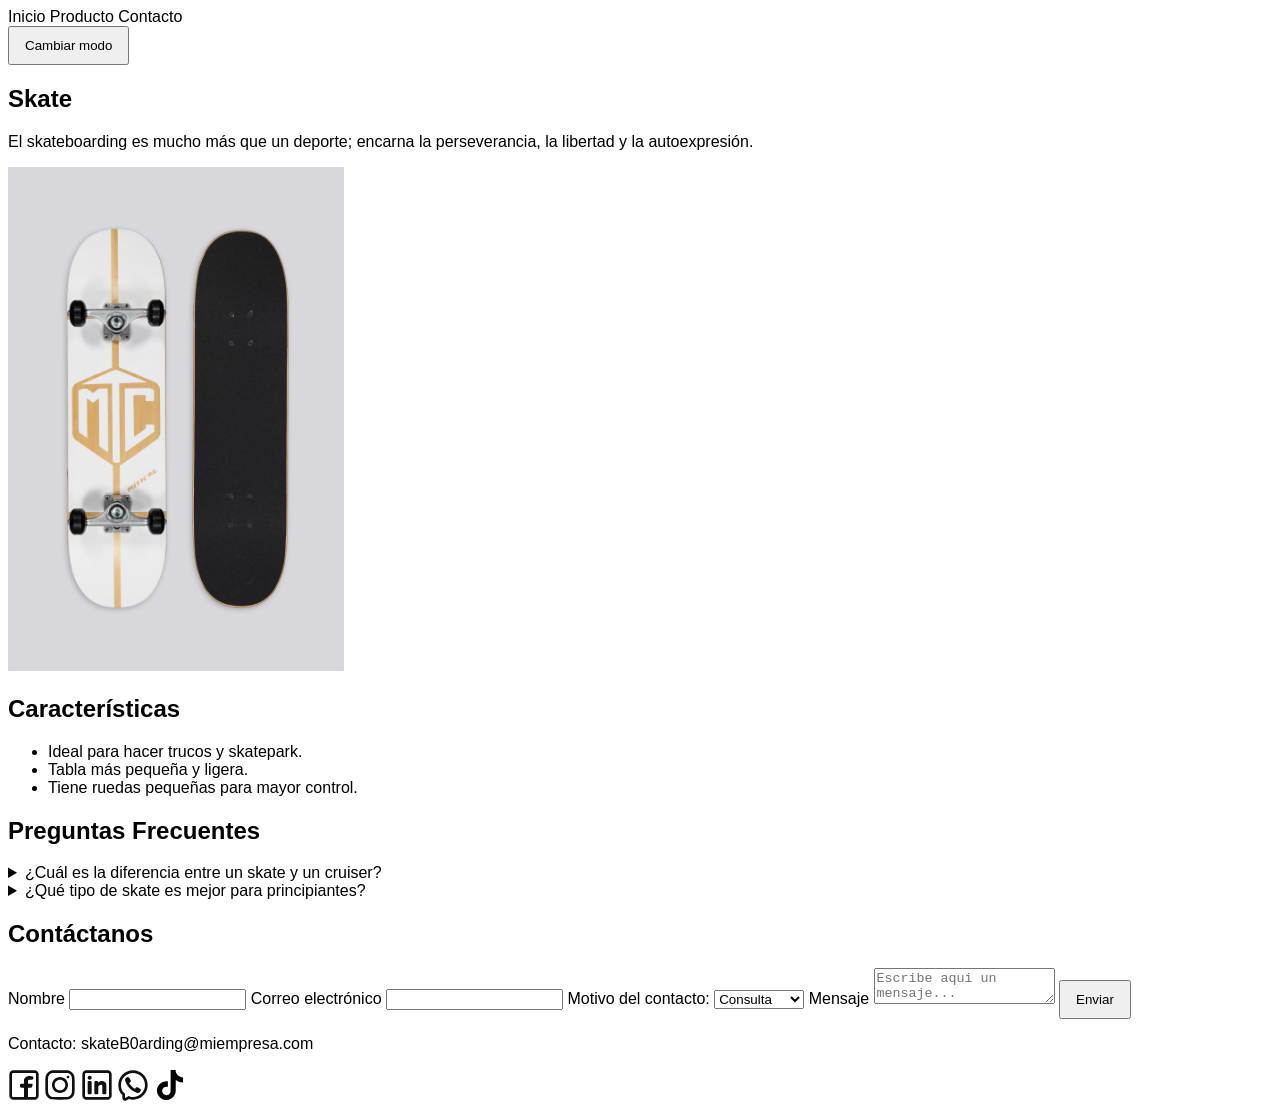
==== index.html @ d895b9d2 "Feat: Laboratorio 01" ====
<!DOCTYPE html>
<html lang="es">
<head>
  <meta charset="UTF-8">
  <title>Skate House - Skate</title>
  <link rel="icon" type="image/png" href="img/favicon.png" >
  <link rel="stylesheet" href="css/styles.css">
</head >
<body>

    <header>
  <nav>
    <a href="#">Inicio</a>
    <a href="#">Producto</a>
    <a href="#">Contacto</a>
  </nav>
  <button id="toggleTheme">Cambiar modo</button>
</header>
<main>
  <section id="hero">
    <h1>Skate</h1>
    <p>El skateboarding es mucho más que un deporte; encarna la perseverancia, la libertad y la autoexpresión.</p>
      <img src="img/hero.jpg" alt="skate negro con diseño blanco">  
</section>
  <section>
    <h2>Características</h2>
    <ul>
      <li>Ideal para hacer trucos y skatepark.</li>
      <li>Tabla más pequeña y ligera.</li>
      <li>Tiene ruedas pequeñas para mayor control.</li>
    </ul>
  </section>

  <section>
  <h2>Preguntas Frecuentes</h2>

  <details>
    <summary>¿Cuál es la diferencia entre un skate y un cruiser?</summary>
    <p>El skate es ideal para trucos y parques, mientras que el cruiser está diseñado para paseos más cómodos en la ciudad.</p>
  </details>

  <details>
    <summary>¿Qué tipo de skate es mejor para principiantes?</summary>
    <p>El cruiser o el longboard son mejores para principiantes porque son más estables y fáciles de manejar.</p>
  </details>

</section>

<section id="contacto">
  <h2>Contáctanos</h2>
  <form>
    <label for="nombre">Nombre</label>
    <input type="text" id="nombre" name="nombre">

    <label for="email">Correo electrónico</label>
    <input type="email" id="email" name="email">

        <label for="motivo">Motivo del contacto:</label>

<select id="motivo" name="motivo">
  <option value="consulta">Consulta</option>
  <option value="reclamo">Reclamo</option>
  <option value="sugerencia">Sugerencia</option>
</select>

    <label for="mensaje">Mensaje</label>
    <textarea id="mensaje" name="mensaje" placeholder="Escribe aqui un mensaje..."></textarea>

    <button type="submit">Enviar</button>
  </form>
</section>

</main>
<footer>
  <p>Contacto: skateB0arding@miempresa.com</p>
  <a href="#" aria-label="Síguenos en Facebook">
    <img src="img/facebook.svg" alt="" width="32" height="32">
  </a>
  <a href="#" aria-label="Síguenos en Instagram">
    <img src="img/instagram.svg" alt="" width="32" height="32">
  </a>
  <a href="#" aria-label="Síguenos en LinkedIn">
    <img src="img/linkedin.svg" alt="" width="32" height="32">
  </a>
  <a href="#" aria-label="Síguenos en Whatsapp">
    <img src="img/whatsapp.svg" alt="" width="32" height="32">
  </a>
  <a href="#" aria-label="Síguenos en Tiktok">
    <img src="img/tiktok.svg" alt="" width="32" height="32">
  </a>
</footer>

<script>
  const btn = document.getElementById("toggleTheme");

  btn.addEventListener("click", () => {
    document.body.classList.toggle("dark-mode");
  });
</script>

</body>
</html>
---- css/styles.css ----
/* VARIABLES (MODO CLARO) */
:root {
  --bg-color: white;
  --text-color: black;
}

/* MODO OSCURO */
.dark-mode {
  --bg-color: #121212;
  --text-color: #ffffff;
}

/* ESTILO GENERAL */
body {
  background-color: var(--bg-color);
  color: var(--text-color);
  transition: all 0.3s ease;
  font-family: Arial, sans-serif;
}

/* LINKS */
a {
  color: inherit;
  text-decoration: none;
  transition: color 0.2s ease;
}

a:hover {
  color: #ff3b3b;
}

/* BOTONES */
button {
  padding: 10px 15px;
  cursor: pointer;
  transition: transform 0.2s ease, background-color 0.2s ease;
}

button:hover {
  transform: scale(1.05);
}

/* ICONOS SOCIALES (FIX) */

/* Normal (modo claro) */
footer img {
  width: 32px;
  height: 32px;
  transition: 0.3s;
}

/* Modo oscuro: arregla visibilidad */
.dark-mode footer img {
  filter: invert(1);
}

/* FOCUS (ACCESIBILIDAD) */
a:focus,
button:focus,
input:focus,
textarea:focus,
select:focus {
  outline: 2px solid #4da3ff;
  outline-offset: 3px;
}

/* TAMAÑO DE LA IAMGEN (hero) */
#hero img {
  width: 336px; 
  height: 436;
}
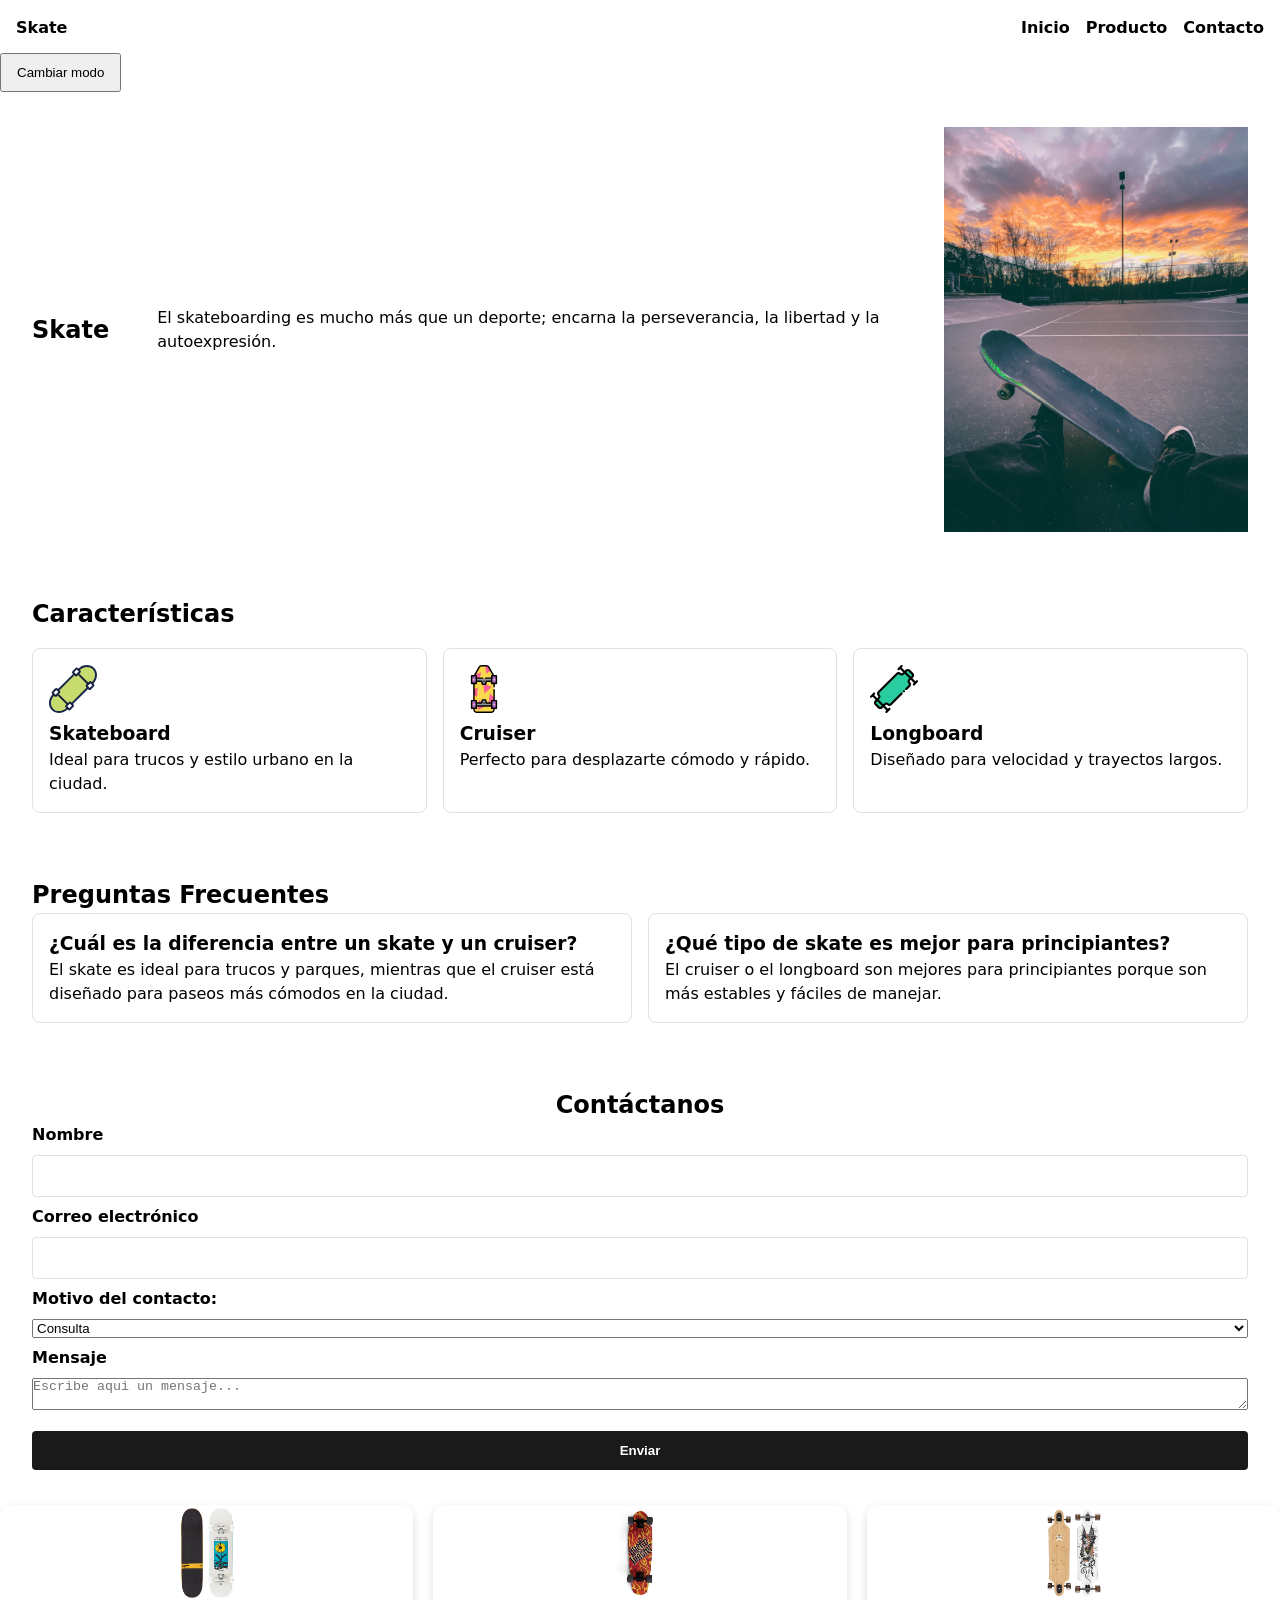
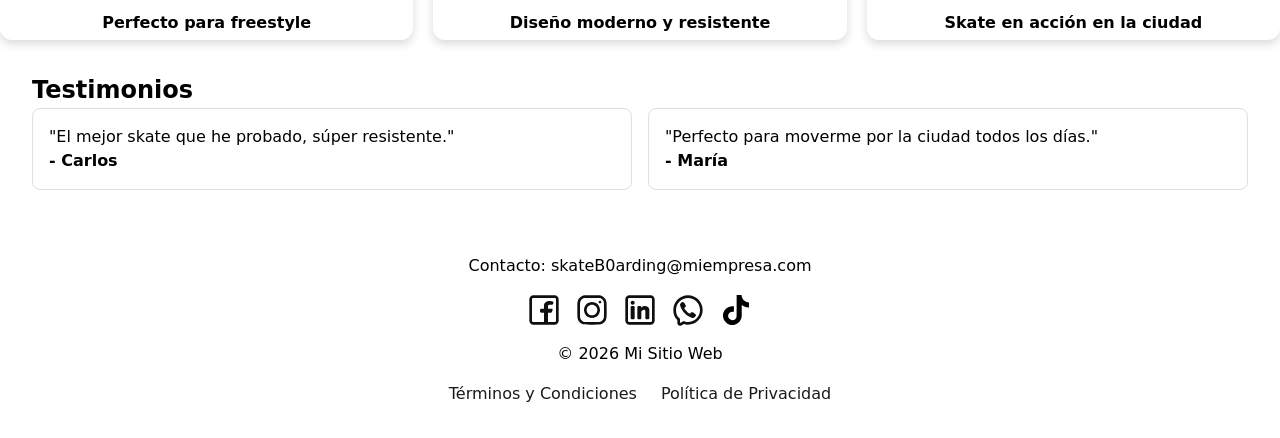
==== commit b5c056fb: "Laboratorio 02" ====
--- a/index.html
+++ b/index.html
@@ -2,7 +2,7 @@
 <html lang="es">
 <head>
   <meta charset="UTF-8">
-  <title>Skate House - Skate</title>
+  <title>Skate House - Skate urbanos</title>
   <link rel="icon" type="image/png" href="img/favicon.png" >
   <link rel="stylesheet" href="css/styles.css">
 </head >
@@ -10,6 +10,7 @@
 
     <header>
   <nav>
+    <a href="#" class="logo">Skate</a>   <!-- NUEVO: nombre de tu producto -->
     <a href="#">Inicio</a>
     <a href="#">Producto</a>
     <a href="#">Contacto</a>
@@ -22,38 +23,54 @@
     <p>El skateboarding es mucho más que un deporte; encarna la perseverancia, la libertad y la autoexpresión.</p>
       <img src="img/hero.jpg" alt="skate negro con diseño blanco">  
 </section>
-  <section>
-    <h2>Características</h2>
-    <ul>
-      <li>Ideal para hacer trucos y skatepark.</li>
-      <li>Tabla más pequeña y ligera.</li>
-      <li>Tiene ruedas pequeñas para mayor control.</li>
-    </ul>
-  </section>
 
-  <section>
+<section id="caracteristicas">
+  <h2>Características</h2>
+  <div class="cards">
+    <article class="card">
+      <img src="img/icono-1.svg" alt="" width="48" height="48">
+      <h3>Skateboard</h3>
+      <p>Ideal para trucos y estilo urbano en la ciudad.</p>
+    </article>
+    <article class="card">
+      <img src="img/icono-2.svg" alt="" width="48" height="48">
+      <h3>Cruiser</h3>
+      <p>Perfecto para desplazarte cómodo y rápido.</p>
+    </article>
+    <article class="card">
+      <img src="img/icono-3.svg" alt="" width="48" height="48">
+      <h3>Longboard</h3>
+      <p>Diseñado para velocidad y trayectos largos.</p>
+    </article>
+  </div>
+</section>
+
+<section id="PreguntasF">
   <h2>Preguntas Frecuentes</h2>
 
-  <details>
-    <summary>¿Cuál es la diferencia entre un skate y un cruiser?</summary>
-    <p>El skate es ideal para trucos y parques, mientras que el cruiser está diseñado para paseos más cómodos en la ciudad.</p>
-  </details>
+  <div class="faq-cards">
 
-  <details>
-    <summary>¿Qué tipo de skate es mejor para principiantes?</summary>
-    <p>El cruiser o el longboard son mejores para principiantes porque son más estables y fáciles de manejar.</p>
-  </details>
+    <article class="faq-card">
+      <h3>¿Cuál es la diferencia entre un skate y un cruiser?</h3>
+      <p>El skate es ideal para trucos y parques, mientras que el cruiser está diseñado para paseos más cómodos en la ciudad.</p>
+    </article>
 
+    <article class="faq-card">
+      <h3>¿Qué tipo de skate es mejor para principiantes?</h3>
+      <p>El cruiser o el longboard son mejores para principiantes porque son más estables y fáciles de manejar.</p>
+    </article>
+
+  </div>
 </section>
 
 <section id="contacto">
   <h2>Contáctanos</h2>
   <form>
     <label for="nombre">Nombre</label>
-    <input type="text" id="nombre" name="nombre">
+    <input type="text" id="nombre" name="nombre" required>
 
     <label for="email">Correo electrónico</label>
-    <input type="email" id="email" name="email">
+    <input type="email" id="email" name="email" required>
 
         <label for="motivo">Motivo del contacto:</label>
 
@@ -70,9 +87,48 @@
   </form>
 </section>
 
+<div class="galeria">
+
+  <figure class="galeria-item">
+    <img src="img/g1.jpg" alt="skateboarding negro con diseño blanco">
+    <figcaption>Perfecto para freestyle</figcaption>
+  </figure>
+
+  <figure class="galeria-item">
+    <img src="img/g2.jpg" alt="Skate Cruiser con diseño de fuego">
+    <figcaption>Diseño moderno y resistente</figcaption>
+  </figure>
+
+  <figure class="galeria-item">
+    <img src="img/g3.jpg" alt="Skate longboard con diseño blanco">
+    <figcaption>Skate en acción en la ciudad</figcaption>
+  </figure>
+
+</div>
+
+<section id="testimonios">
+  <h2>Testimonios</h2>
+
+  <div class="testimonios">
+
+    <article class="testimonio">
+      <p>"El mejor skate que he probado, súper resistente."</p>
+      <h4>- Carlos</h4>
+    </article>
+
+    <article class="testimonio">
+      <p>"Perfecto para moverme por la ciudad todos los días."</p>
+      <h4>- María</h4>
+    </article>
+
+  </div>
+</section>
+
 </main>
-<footer>
+<footer id="footer">
+
   <p>Contacto: skateB0arding@miempresa.com</p>
+  <div class="social">
   <a href="#" aria-label="Síguenos en Facebook">
     <img src="img/facebook.svg" alt="" width="32" height="32">
   </a>
@@ -88,7 +144,19 @@
   <a href="#" aria-label="Síguenos en Tiktok">
     <img src="img/tiktok.svg" alt="" width="32" height="32">
   </a>
+  </div>
+
+  <div class="footer-main">
+    <p>© 2026 Mi Sitio Web</p>
+  </div>
+
+  <div class="footer-links">
+    <a href="#">Términos y Condiciones</a>
+    <a href="#">Política de Privacidad</a>
+  </div>
+  
 </footer>
+
 
 <script>
   const btn = document.getElementById("toggleTheme");
--- a/css/styles.css
+++ b/css/styles.css
@@ -1,4 +1,8 @@
-
+* {
+  margin: 0;
+  padding: 0;
+  box-sizing: border-box;
+}
 /* VARIABLES (MODO CLARO) */
 :root {
   --bg-color: white;
@@ -16,7 +20,9 @@
   background-color: var(--bg-color);
   color: var(--text-color);
   transition: all 0.3s ease;
-  font-family: Arial, sans-serif;
+  font-family: system-ui, sans-serif;
+  line-height: 1.5;
+  /* color: #1a1a1a; */
 }
 
 /* LINKS */
@@ -34,6 +40,7 @@
 button {
   padding: 10px 15px;
   cursor: pointer;
+  transform: translateY(-3px);
   transition: transform 0.2s ease, background-color 0.2s ease;
 }
 
@@ -67,6 +74,289 @@
 
 /* TAMAÑO DE LA IAMGEN (hero) */
 #hero img {
-  width: 336px; 
-  height: 436;
+  width: 25%;
+  max-width: 450px;
+  height: auto;
+  display: block;
+}
+
+/* HEADER */
+header nav .logo {
+  flex-grow: 1;
+}
+
+header nav {
+  display: flex;
+  gap: 1rem;
+  justify-content: space-between;
+  align-items: center;
+  padding: 1rem;
+}
+
+/* HEADER COLOR*/
+nav a {
+  text-decoration: none;
+  /* color: #1a1a1a; */
+  font-weight: 700;
+}
+
+/* Flex basico en el hero */
+#hero {
+  display: flex;
+  flex-direction: column;     /* base: apilado en móvil */
+  align-items: center;
+  gap: 3rem;
+  padding: 2rem;
+  text-align: center;
+}
+
+#hero img {
+  max-width: 100%; /*Puedes medir lo que tú quieras (tu tamaño nativo), PERO tu tope máximo permitido es el 100% de tu padre*/
+  height: auto;
+}
+
+/* FOOTER */
+footer {
+  display: flex;
+  justify-content: space-between;
+  align-items: center;
+  padding: 1rem 2rem;
+  gap: 1rem;
+/*  background: #f5f5f5;*/
+}
+
+.social {
+  display: flex;
+  gap: 1rem;
+  align-items: center;
+}
+
+footer a {
+  display: inline-flex;
+  align-items: center;
+}
+
+/* FORMULARIO DEL CONTACTO */
+#contacto {
+  display: flex;
+  flex-direction: column;
+  align-items: center;
+  padding: 2rem;
+}
+
+#contacto form {
+  display: flex;
+  flex-direction: column;
+  gap: 0.5rem;
+  width: 100%;
+}
+
+#contacto label {
+  font-weight: 600;
+}
+
+#contacto input {
+  padding: 0.5rem;
+  border: 1px solid #e0e0e0;
+  border-radius: 4px;
+  font: inherit;
+}
+
+#contacto button {
+  margin-top: 1rem;
+  padding: 0.75rem;
+  background: #1a1a1a;
+  color: #fff;
+  border: none;
+  border-radius: 4px;
+  font-weight: 600;
+  cursor: pointer;
+  
+}
+
+/* RETO AUTONOMO MINI-FOOTER */
+/* FOOTER PRINCIPAL */
+#footer {
+  display: flex;
+  flex-direction: column;
+  align-items: center;
+  gap: 1rem;
+  padding: 2rem;
+}
+
+/* FILA PRINCIPAL */
+.footer-main {
+  display: flex;
+  justify-content: center;
+}
+
+/* SEGUNDA FILA (ENLACES) */
+.footer-links {
+  display: flex;
+  gap: 1.5rem;
+}
+
+.footer-links a {
+  text-decoration: none;
+  color: #1a1a1a;
+  font-weight: 500;
+}
+
+/* HEADER LOGO */
+header nav .logo {
+  flex-grow: 1;
+}
+
+/* CARACTERÍSTICAS */
+#caracteristicas {
+  padding: 2rem;
+}
+
+.cards {
+  display: flex;
+  flex-wrap: wrap;
+  gap: 16px;
+  margin-top: 16px;
+  
+}
+
+.card {
+  flex-basis: 280px;
+  flex-grow: 1;
+  padding: 1rem;
+  border: 1px solid #e0e0e0;
+  border-radius: 8px;
+/*   background: #fff; */
+  transition: transform 0.2s ease, box-shadow 0.2s ease; /* RETO AUTONOMO 2*/
+}
+/* RETO AUTONOMO 2 - MOVIMIENTO DE LAS TARJETAS*/
+.card:hover {
+  transform: translateY(-4px);
+  box-shadow: 0 8px 20px rgba(0, 0, 0, 0.15);
+}
+
+/* GALERIA */
+#galeria {
+  padding: 2rem;
+}
+
+.galeria {
+  display: flex;
+  flex-wrap: wrap;
+  gap: 20px;
+  justify-content: center;
+}
+
+.galeria-item {
+  display: flex;
+  flex-direction: column;
+  align-items: center;
+  flex-basis: 280px;
+  flex-grow: 1;
+  max-width: 700px;
+  /* background: #fff;*/
+  border-radius: 12px;
+  overflow: hidden;
+  box-shadow: 0 4px 10px rgba(0,0,0,0.15);
+}
+
+.galeria-item:hover {
+  transform: translateY(-5px);
+}
+
+.galeria-item img {
+  width: 100%;
+  height: auto;
+  display: block;
+}
+
+.galeria-item figcaption {
+  font-weight: bold;
+  padding: 10px 10px 5px;
+  text-align: center;
+}
+
+.galeria-item p {
+  padding: 0 10px 12px;
+  font-size: 13px;
+  color: #555;
+  text-align: center;
+}
+
+/* TESTIMONIO */
+#testimonios {
+  padding: 2rem;
+}
+
+.testimonios {
+  display: flex;
+  flex-wrap: wrap;
+  gap: 16px;
+}
+
+.testimonio {
+  flex-basis: 280px;
+  flex-grow: 1;
+  padding: 1rem;
+  border: 1px solid #e0e0e0;
+  border-radius: 8px;
+  /*background: #fff;*/
+ transition: transform 0.3s ease, box-shadow 0.3s ease;
+}
+.testimonio:hover {
+  transform: translateY(-5px);
+  box-shadow: 0 8px 20px rgba(0,0,0,0.15);
+}
+
+/* PREGUNTAS FRECUENTES */
+#PreguntasF {
+  padding: 2rem;
+}
+
+.faq-cards {
+  display: flex;
+  flex-wrap: wrap;
+  gap: 16px;
+}
+
+.faq-card {
+  flex-basis: 280px;
+  flex-grow: 1;
+  padding: 1rem;
+  border: 1px solid #e0e0e0;
+  border-radius: 8px;
+  /*background: #fff;*/
+  transition: transform 0.3s ease, box-shadow 0.3s ease;
+}
+
+.faq-card:hover {
+  transform: translateY(-5px);
+  box-shadow: 0 8px 20px rgba(0,0,0,0.15);
+}
+
+/* ===== TABLET (640px en adelante) ===== */
+@media (min-width: 640px) {
+  .galeria img {
+    width: 48%;   /* 2 imágenes por fila (el ~4% restante absorbe el gap) */
+  }
+}
+
+/* ===== ESCRITORIO (1024px en adelante) ===== */
+@media (min-width: 1024px) {
+  .faq-card {
+    flex-basis: 45%;
+  }
+   .testimonio {
+    flex-basis: 45%;
+  }
+  #hero {
+    flex-direction: row;       /* hero lado a lado (sobrescribe column de P1.4) */
+    text-align: left;
+  }
+  #hero img {
+    max-width: 50%;             /* la imagen no ocupa todo el ancho en desktop */
+  }
+  .galeria img {
+    width: 23%;                  /* 4 imágenes por fila */
+  }
 }
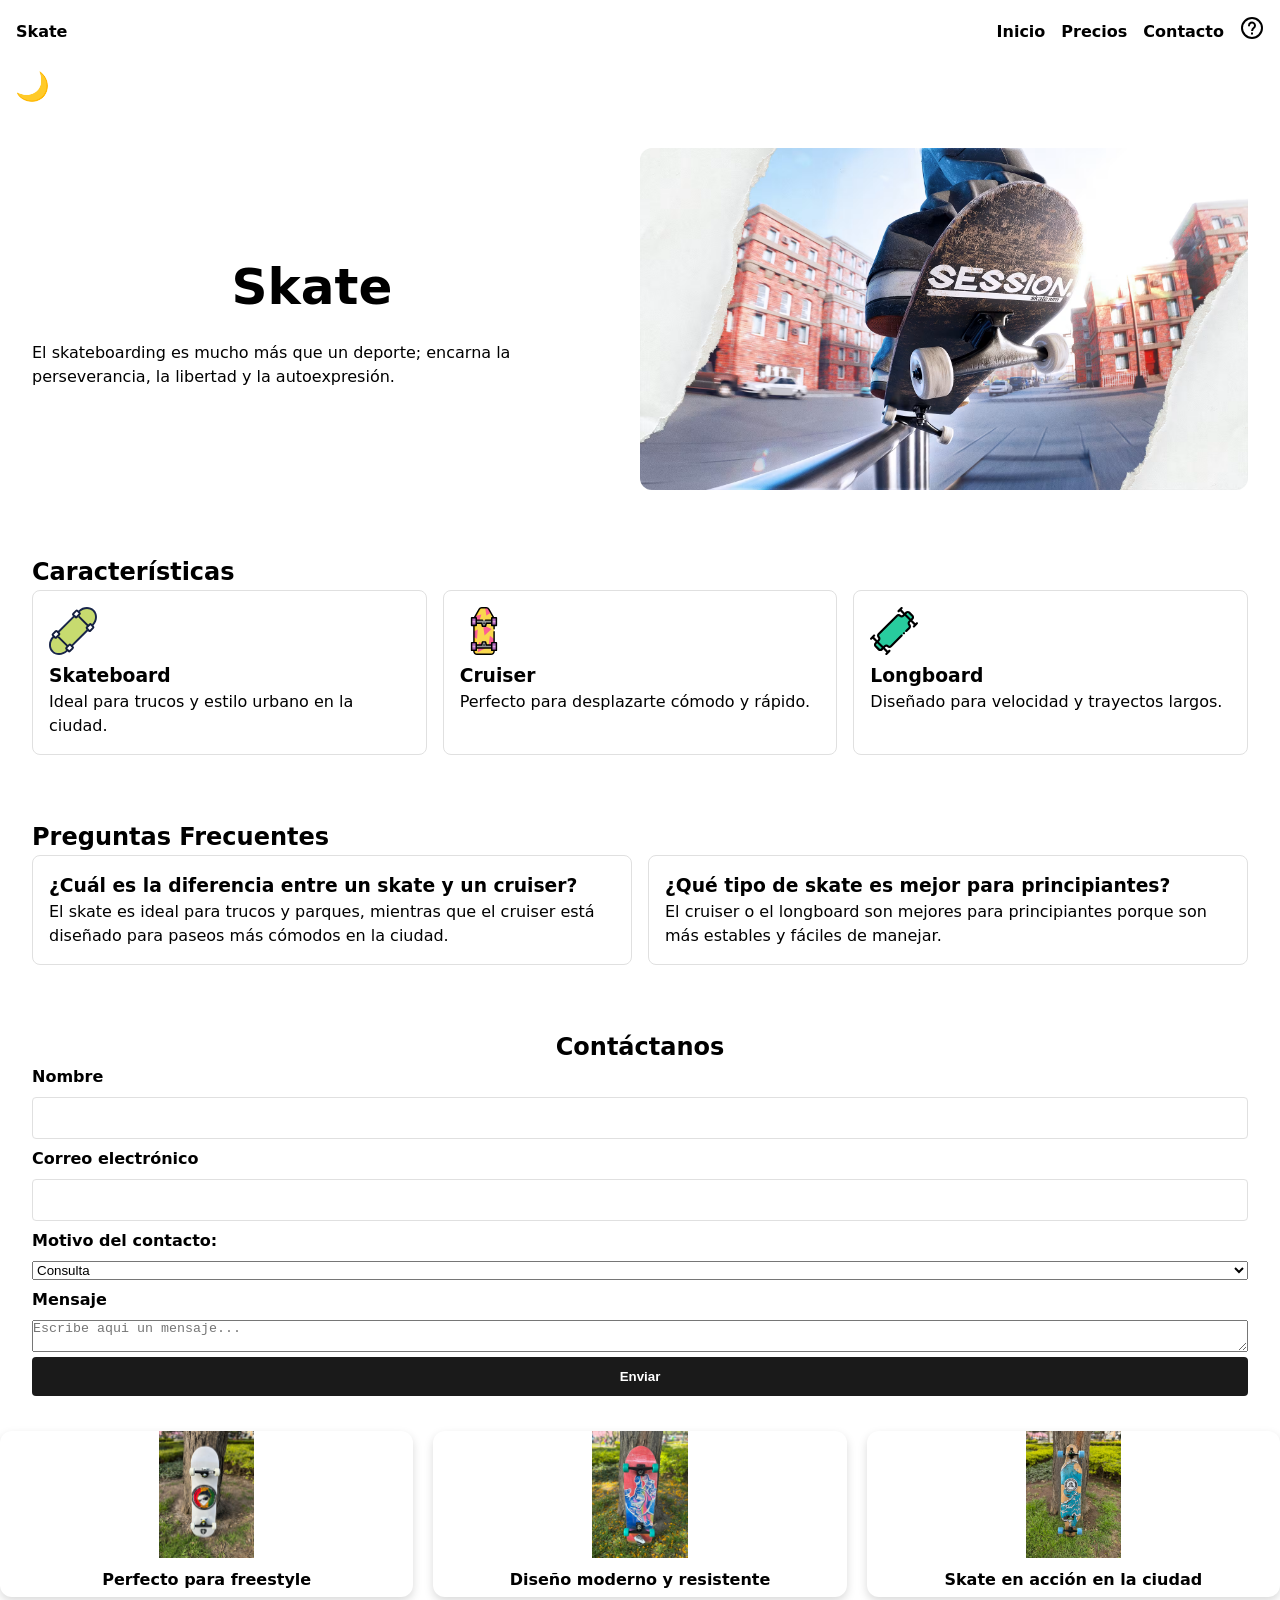
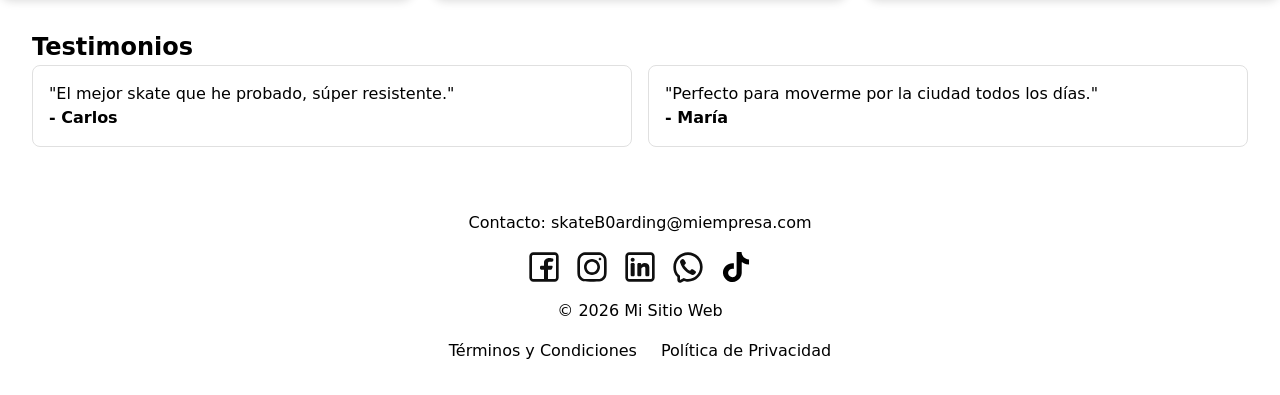
==== commit 87438fcc: "Precios & Faq" ====
--- a/index.html
+++ b/index.html
@@ -9,20 +9,28 @@
 <body>
 
     <header>
-  <nav>
-    <a href="#" class="logo">Skate</a>   <!-- NUEVO: nombre de tu producto -->
-    <a href="#">Inicio</a>
-    <a href="#">Producto</a>
-    <a href="#">Contacto</a>
-  </nav>
-  <button id="toggleTheme">Cambiar modo</button>
+<nav>
+  <a href="index.html" class="logo">Skate</a>
+  <a href="index.html">Inicio</a>
+  <a href="precios.html">Precios</a>
+  <a href="#">Contacto</a>
+  <a href="faq.html" id="icono-faq" aria-label="Preguntas frecuentes">
+    <img src="img/faq.svg" alt="" width="24" height="24">
+  </a>
+</nav>
+<button id="toggleTheme">🌙</button>
 </header>
 <main>
   <section id="hero">
+  <div class="hero-texto">
     <h1>Skate</h1>
-    <p>El skateboarding es mucho más que un deporte; encarna la perseverancia, la libertad y la autoexpresión.</p>
-      <img src="img/hero.jpg" alt="skate negro con diseño blanco">  
-</section>
+    <p>
+      El skateboarding es mucho más que un deporte; encarna la perseverancia, la libertad y la autoexpresión.
+    </p>
+  </div>
+  <img src="img/hero.jpg" alt="skate negro con diseño blanco">  
+
+  </section>
 
 <section id="caracteristicas">
   <h2>Características</h2>
@@ -95,12 +103,12 @@
   </figure>
 
   <figure class="galeria-item">
-    <img src="img/g2.jpg" alt="Skate Cruiser con diseño de fuego">
+    <img src="img/g2.jpg" alt="Skate Cruiser con diseño de rojo">
     <figcaption>Diseño moderno y resistente</figcaption>
   </figure>
 
   <figure class="galeria-item">
-    <img src="img/g3.jpg" alt="Skate longboard con diseño blanco">
+    <img src="img/g3.jpg" alt="Skate longboard con diseño azul">
     <figcaption>Skate en acción en la ciudad</figcaption>
   </figure>
 
@@ -163,6 +171,13 @@
 
   btn.addEventListener("click", () => {
     document.body.classList.toggle("dark-mode");
+
+    // Cambiar icono
+    if (document.body.classList.contains("dark-mode")) {
+      btn.textContent = "☀️";
+    } else {
+      btn.textContent = "🌙";
+    }
   });
 </script>
 
--- a/css/styles.css
+++ b/css/styles.css
@@ -7,12 +7,20 @@
 :root {
   --bg-color: white;
   --text-color: black;
+
+  --card-bg: #ffffff;
+  --border-color: #e0e0e0;
+  --soft-bg: #f5f5f5;
 }
 
 /* MODO OSCURO */
 .dark-mode {
   --bg-color: #121212;
   --text-color: #ffffff;
+
+    --card-bg: #1e1e1e;
+  --border-color: #333;
+  --soft-bg: #2a2a2a;
 }
 
 /* ESTILO GENERAL */
@@ -25,6 +33,18 @@
   /* color: #1a1a1a; */
 }
 
+/* BOTON */
+#toggleTheme {
+  font-size: 28px;
+  border: none;
+  background: none;
+  cursor: pointer;
+}
+#toggleTheme:focus {
+  outline: none;
+  box-shadow: none;
+}
+
 /* LINKS */
 a {
   color: inherit;
@@ -110,9 +130,24 @@
   text-align: center;
 }
 
+#hero h1{
+    font-size: 50px;
+}
+
+.hero-texto {
+  display: flex;
+  flex-direction: column;
+  align-items: center;
+  gap: 1rem;
+}
+
+
 #hero img {
-  max-width: 100%; /*Puedes medir lo que tú quieras (tu tamaño nativo), PERO tu tope máximo permitido es el 100% de tu padre*/
+  width: 100%;
+  max-width: 500px;
   height: auto;
+  object-fit: cover;
+  border-radius: 12px;
 }
 
 /* FOOTER */
@@ -163,7 +198,7 @@
 }
 
 #contacto button {
-  margin-top: 1rem;
+  gap: 1rem;
   padding: 0.75rem;
   background: #1a1a1a;
   color: #fff;
@@ -198,7 +233,7 @@
 
 .footer-links a {
   text-decoration: none;
-  color: #1a1a1a;
+  color: var(--text-color);
   font-weight: 500;
 }
 
@@ -216,8 +251,6 @@
   display: flex;
   flex-wrap: wrap;
   gap: 16px;
-  margin-top: 16px;
-  
 }
 
 .card {
@@ -229,6 +262,12 @@
 /*   background: #fff; */
   transition: transform 0.2s ease, box-shadow 0.2s ease; /* RETO AUTONOMO 2*/
 }
+
+.dark-mode .card{
+  background: #1e1e1e;
+  border: 1px solid #333;
+}
+
 /* RETO AUTONOMO 2 - MOVIMIENTO DE LAS TARJETAS*/
 .card:hover {
   transform: translateY(-4px);
@@ -260,6 +299,11 @@
   box-shadow: 0 4px 10px rgba(0,0,0,0.15);
 }
 
+.dark-mode .galeria-item {
+  background: #1e1e1e;
+  border: 1px solid #333;
+}
+
 .galeria-item:hover {
   transform: translateY(-5px);
 }
@@ -281,6 +325,10 @@
   font-size: 13px;
   color: #555;
   text-align: center;
+}
+
+.dark-mode #icono-faq img {
+  filter: invert(1);
 }
 
 /* TESTIMONIO */
@@ -303,6 +351,12 @@
   /*background: #fff;*/
  transition: transform 0.3s ease, box-shadow 0.3s ease;
 }
+
+.dark-mode .testimonio {
+  background: #1e1e1e;
+  border: 1px solid #333;
+}
+
 .testimonio:hover {
   transform: translateY(-5px);
   box-shadow: 0 8px 20px rgba(0,0,0,0.15);
@@ -329,6 +383,11 @@
   transition: transform 0.3s ease, box-shadow 0.3s ease;
 }
 
+.dark-mode .faq-card {
+  background: #1e1e1e;
+  border: 1px solid #333;
+}
+
 .faq-card:hover {
   transform: translateY(-5px);
   box-shadow: 0 8px 20px rgba(0,0,0,0.15);
@@ -359,4 +418,226 @@
   .galeria img {
     width: 23%;                  /* 4 imágenes por fila */
   }
+}
+
+
+/* ========================= PRECIOS.HTML ========================= */
+.planes {
+  display: grid;
+  gap: 24px;
+  padding: 32px;
+  margin: 0 auto;
+}
+
+.plan {
+  border: 1px solid #e0e0e0;
+  border-radius: 8px;
+  padding: 24px;
+  /*background: #fff;*/
+  height: 300px;
+
+  display: flex;
+  flex-direction: column;
+  justify-content: space-between;
+  align-items: center;
+}
+
+.plan .precio {
+  font-size: 32px;
+  font-weight: 700;
+  margin: 16px 0;
+}
+
+#content-precios {
+  text-align: center;
+}
+
+.plan ul {
+  list-style: none;
+  text-align: center;
+}
+
+
+.plan a {
+  color: var(--text-color);
+  border: 1px solid var(--text-color);
+  padding: 6px 12px;
+  border-radius: 6px;
+  transition: 0.2s;
+}
+.plan a:hover {
+  background: var(--text-color);
+  color: var(--bg-color);
+}
+
+.clientes {
+  padding: 32px;
+  margin: 0 auto;
+}
+
+.logos {
+  display: grid;
+  grid-template-columns: repeat(auto-fit, minmax(150px, 1fr));
+  gap: 16px;
+  margin-top: 16px;
+}
+
+.logo-cliente {
+  background: var(--soft-bg);
+  padding: 24px;
+  text-align: center;
+  font-weight: 700;
+  border-radius: 8px;
+}
+
+.plan{
+  position: relative;
+  background: var(--card-bg);
+  border: 1px solid var(--border-color);
+  border-radius: 12px;
+  padding: 20px;
+}
+
+/* PLAN DESTACADO */
+.pro{
+  border: 4px solid #6366f1;
+}
+
+/* BADGE */
+.badge{
+  position: absolute;
+  top: -12px;
+  right: -12px;
+
+  background-color: #6366f1;
+  color: white;
+
+  padding: 6px 12px;
+  border-radius: 20px;
+
+  font-size: 12px;
+  font-weight: bold;
+}
+
+/* TABLET+ (≥640px): 2 columnas */
+@media (min-width: 640px) {
+  .planes {
+    grid-template-columns: 1fr 1fr;
+  }
+}
+
+/* DESKTOP+ (≥1024px): 4 columnas */
+@media (min-width: 1024px) {
+  .planes {
+    grid-template-columns: repeat(4, 1fr);   /* equivale a 1fr 1fr 1fr 1fr */
+  }
+}
+
+/* ========================= FAQ.HTML ========================= */
+
+/* BASE: móvil — todo apilado en 1 columna */
+.faq-layout {
+  display: grid;
+  grid-template-areas:
+    "header"
+    "nav"
+    "main"
+    "footer";
+  grid-template-columns: 1fr;
+  gap: 16px;
+  min-height: 100vh;
+
+}
+
+.faq-layout header {
+  grid-area: header;
+}
+
+.faq-nav {
+  grid-area: nav;
+
+
+  padding: 16px;
+  margin: 0px 16px;
+  background: #f5f5f5;
+  border-radius: 8px;
+}
+
+.dark-mode .faq-nav {
+  background: #1e1e1e;
+  border: 1px solid #333;
+}
+
+.faq-main {
+  grid-area: main;
+
+  padding: 16px;
+}
+
+.faq-layout footer {
+  grid-area: footer;
+}
+
+
+.faq-nav ul {
+  list-style: none;
+  padding: 0;
+}
+
+.faq-main details {
+  border-bottom: 1px solid #e0e0e0;
+  padding: 16px 0;
+}
+
+.faq-main summary {
+  font-weight: 600;
+  cursor: pointer;
+}
+
+.faq-layout h1 {
+   padding: 16px;
+   text-align: center;
+}
+
+/* MOBILE */
+.faq-layout{
+  display: grid;
+  gap: 20px;
+
+  grid-template-areas:
+    "header"
+    "nav"
+    "main"
+    "footer";
+}
+
+/* ASIGNAR AREAS */
+header{
+  grid-area: header;
+}
+
+nav{
+  grid-area: nav;
+}
+
+main{
+  grid-area: main;
+}
+
+footer{
+  grid-area: footer;
+}
+
+/* DESKTOP */
+@media (min-width: 640px){
+
+  .faq-layout{
+    grid-template-columns: 1fr 200px;
+
+    grid-template-areas:
+      "header header"
+      "main nav"
+      "footer footer";
+  }
+
 }
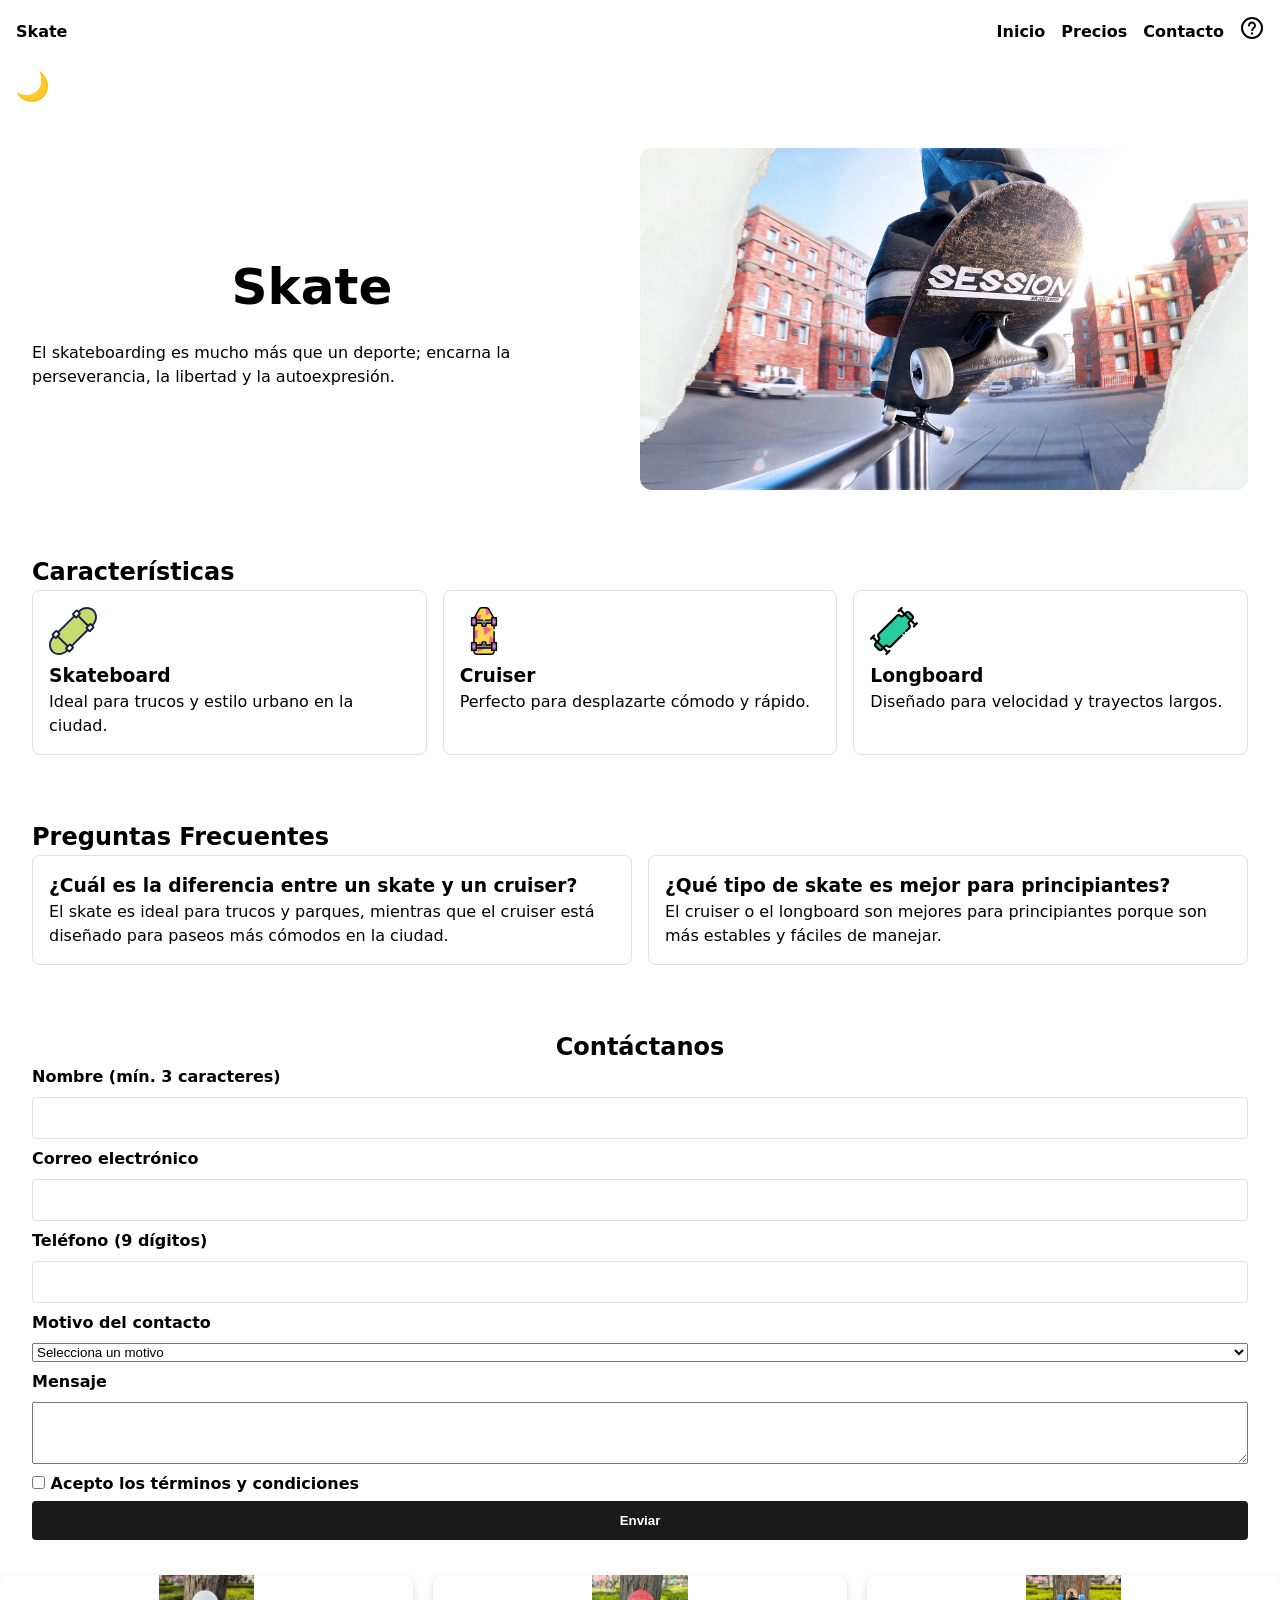
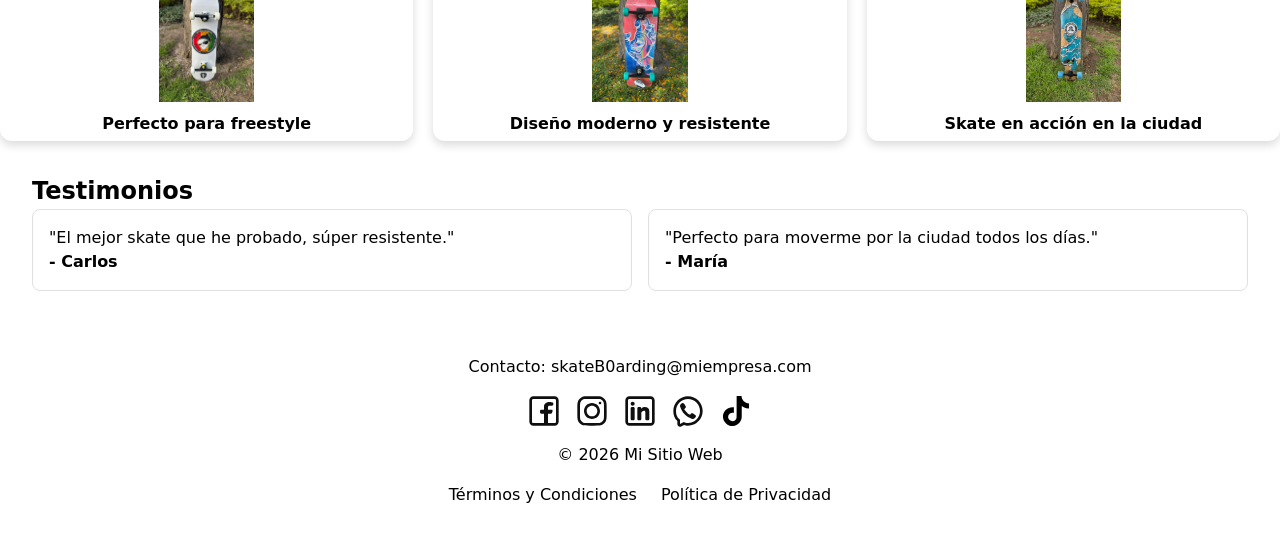
==== commit 8c7d9516: "feat: agrega validacion nativa al formulario contacto" ====
--- a/index.html
+++ b/index.html
@@ -20,6 +20,8 @@
 </nav>
 <button id="toggleTheme">🌙</button>
 </header>
+
+
 <main>
   <section id="hero">
   <div class="hero-texto">
@@ -73,26 +75,34 @@
 
 <section id="contacto">
   <h2>Contáctanos</h2>
-  <form>
-    <label for="nombre">Nombre</label>
-    <input type="text" id="nombre" name="nombre" required>
+<form>
+  <label for="nombre">Nombre (mín. 3 caracteres)</label>
+  <input type="text" id="nombre" name="nombre" required minlength="3">
 
-    <label for="email">Correo electrónico</label>
-    <input type="email" id="email" name="email" required>
+  <label for="email">Correo electrónico</label>
+  <input type="email" id="email" name="email" required>
 
-        <label for="motivo">Motivo del contacto:</label>
+  <label for="telefono">Teléfono (9 dígitos)</label>
+  <input type="tel" id="telefono" name="telefono" pattern="[0-9]{9}" required>
 
-<select id="motivo" name="motivo">
-  <option value="consulta">Consulta</option>
-  <option value="reclamo">Reclamo</option>
-  <option value="sugerencia">Sugerencia</option>
-</select>
+  <label for="motivo">Motivo del contacto</label>
+  <select id="motivo" name="motivo" required>
+    <option value="">Selecciona un motivo</option>
+    <option value="consulta">Consulta</option>
+    <option value="reclamo">Reclamo</option>
+    <option value="sugerencia">Sugerencia</option>
+  </select>
 
-    <label for="mensaje">Mensaje</label>
-    <textarea id="mensaje" name="mensaje" placeholder="Escribe aqui un mensaje..."></textarea>
+  <label for="mensaje">Mensaje</label>
+  <textarea id="mensaje" name="mensaje" rows="4" required minlength="10"></textarea>
 
-    <button type="submit">Enviar</button>
-  </form>
+  <label>
+    <input type="checkbox" id="acepto" name="acepto" required>
+    Acepto los términos y condiciones
+  </label>
+
+  <button type="submit">Enviar</button>
+</form>
 </section>
 
 <div class="galeria">
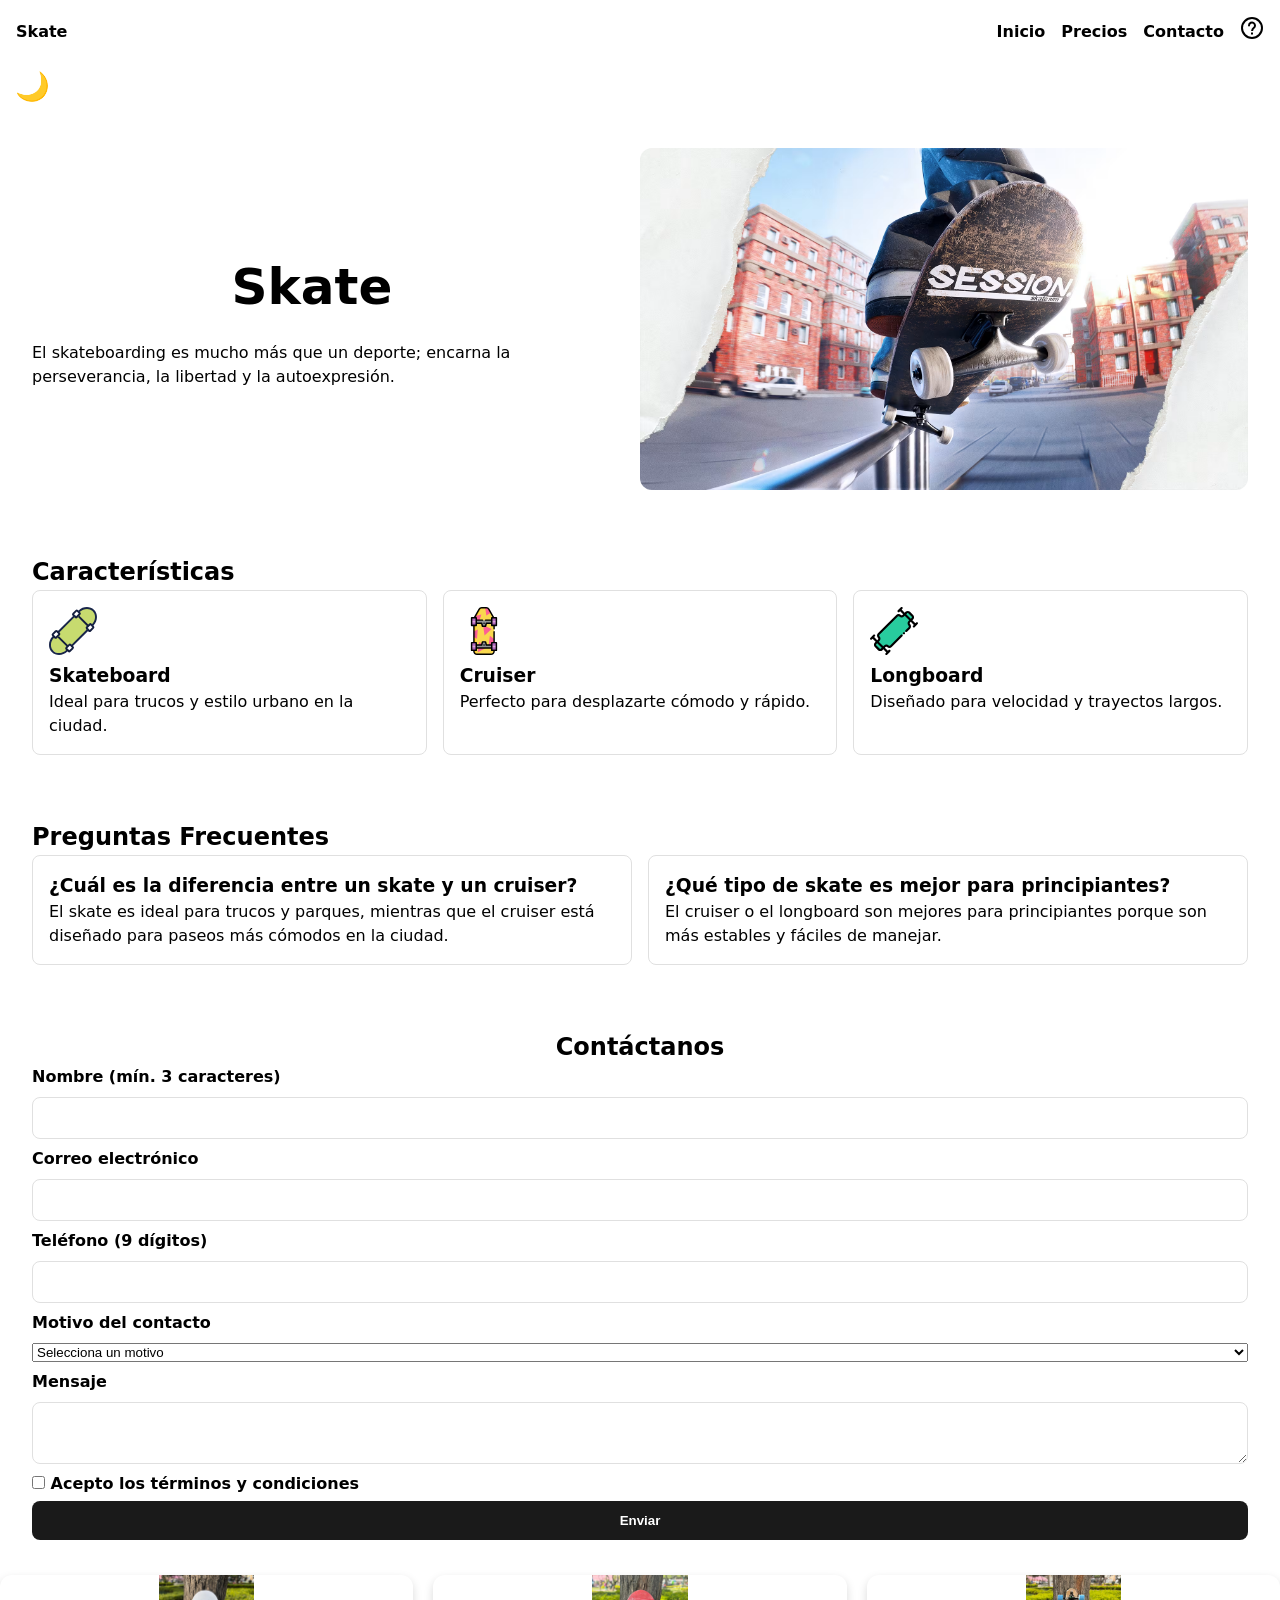
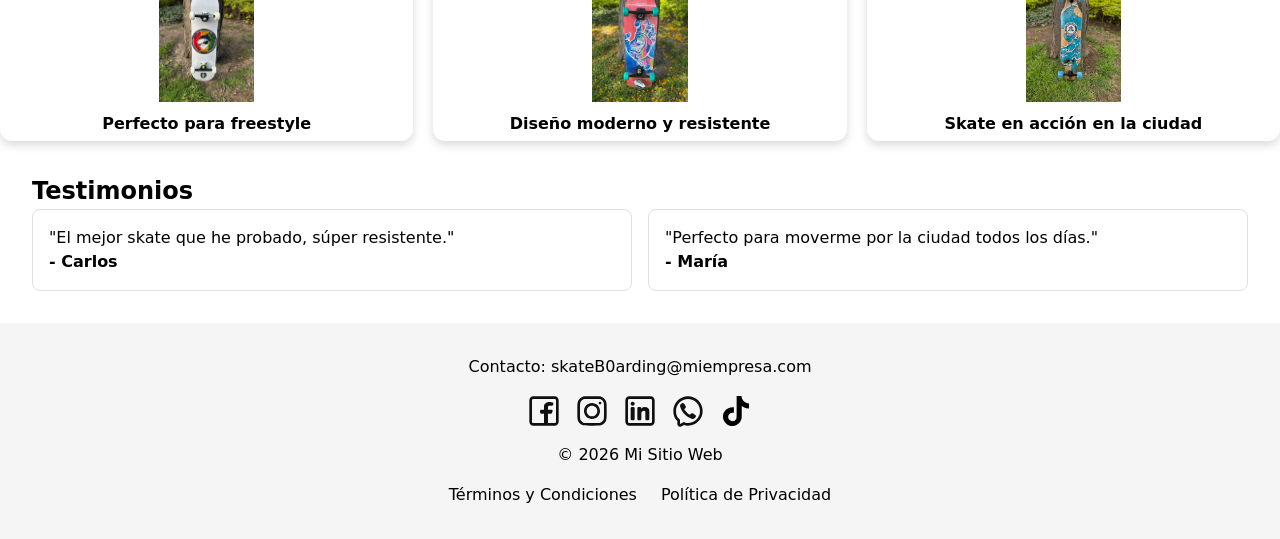
==== commit 45ecc091: "contacto" ====
--- a/index.html
+++ b/index.html
@@ -13,7 +13,7 @@
   <a href="index.html" class="logo">Skate</a>
   <a href="index.html">Inicio</a>
   <a href="precios.html">Precios</a>
-  <a href="#">Contacto</a>
+  <a href="#contacto">Contacto</a>
   <a href="faq.html" id="icono-faq" aria-label="Preguntas frecuentes">
     <img src="img/faq.svg" alt="" width="24" height="24">
   </a>
--- a/css/styles.css
+++ b/css/styles.css
@@ -11,6 +11,32 @@
   --card-bg: #ffffff;
   --border-color: #e0e0e0;
   --soft-bg: #f5f5f5;
+
+  /* Colores */
+  --color-primary: #1a1a1a;       /* botones, nav, borders sólidos */
+  --color-accent: #0066cc;        /* color de marca para destacar (links hover, badge) */
+  --color-text: #1a1a1a;          /* texto base */
+  --color-bg: #ffffff;            /* fondo del body */
+  --color-bg-soft: #f5f5f5;       /* footer, faq-nav, .logos */
+  --color-border: #e0e0e0;        /* cards, plans, details, inputs */
+
+  /* Tipografía */
+  --font-text: system-ui, -apple-system, sans-serif;
+  --font-size: 16px;
+  --font-size-title: 28px;
+
+  /* Espacios */
+  --space-sm: 8px;
+  --space-md: 16px;
+  --space-lg: 32px;
+
+  /* Estética */
+  --radius: 8px;
+  --shadow-sm: 0 1px 3px rgba(0,0,0,0.08);
+  --shadow-md: 0 4px 12px rgba(0,0,0,0.12);
+
+
+
 }
 
 /* MODO OSCURO */
@@ -31,6 +57,9 @@
   font-family: system-ui, sans-serif;
   line-height: 1.5;
   /* color: #1a1a1a; */
+    /* ...tus propiedades anteriores... */
+  font-family: var(--font-text);
+  
 }
 
 /* BOTON */
@@ -115,9 +144,14 @@
 
 /* HEADER COLOR*/
 nav a {
+  
   text-decoration: none;
   /* color: #1a1a1a; */
   font-weight: 700;
+}
+
+nav a:hover {
+  color: var(--color-accent);
 }
 
 /* Flex basico en el hero */
@@ -192,18 +226,24 @@
 
 #contacto input {
   padding: 0.5rem;
-  border: 1px solid #e0e0e0;
-  border-radius: 4px;
+  border: 1px solid var(--color-border);
+  border-radius: var(--radius);
   font: inherit;
+}
+
+#contacto textarea {
+  /* ...tus propiedades anteriores... */
+  border: 1px solid var(--color-border);
+  border-radius: var(--radius);
 }
 
 #contacto button {
   gap: 1rem;
   padding: 0.75rem;
-  background: #1a1a1a;
-  color: #fff;
+  background: var(--color-primary);
+  color: var(--color-bg);
   border: none;
-  border-radius: 4px;
+  border-radius: var(--radius);
   font-weight: 600;
   cursor: pointer;
   
@@ -217,6 +257,7 @@
   align-items: center;
   gap: 1rem;
   padding: 2rem;
+  background: var(--soft-bg);
 }
 
 /* FILA PRINCIPAL */
@@ -257,8 +298,8 @@
   flex-basis: 280px;
   flex-grow: 1;
   padding: 1rem;
-  border: 1px solid #e0e0e0;
-  border-radius: 8px;
+  border: 1px solid var(--color-border);
+  border-radius: var(--radius);
 /*   background: #fff; */
   transition: transform 0.2s ease, box-shadow 0.2s ease; /* RETO AUTONOMO 2*/
 }
@@ -430,16 +471,26 @@
 }
 
 .plan {
-  border: 1px solid #e0e0e0;
-  border-radius: 8px;
+
+  /* ...tus propiedades anteriores... */
+  box-shadow: var(--shadow-sm);
+  transition: box-shadow 0.2s, transform 0.2s;
+  
+  border: 1px solid var(--color-border);
+  border-radius: var(--radius);
   padding: 24px;
-  /*background: #fff;*/
+  background: var(--color-bg);
   height: 300px;
 
   display: flex;
   flex-direction: column;
   justify-content: space-between;
   align-items: center;
+}
+
+.plan:hover {
+  box-shadow: var(--shadow-md);
+  transform: translateY(-4px);
 }
 
 .plan .precio {
@@ -487,7 +538,7 @@
   padding: 24px;
   text-align: center;
   font-weight: 700;
-  border-radius: 8px;
+  border-radius: var(--radius);
 }
 
 .plan{
